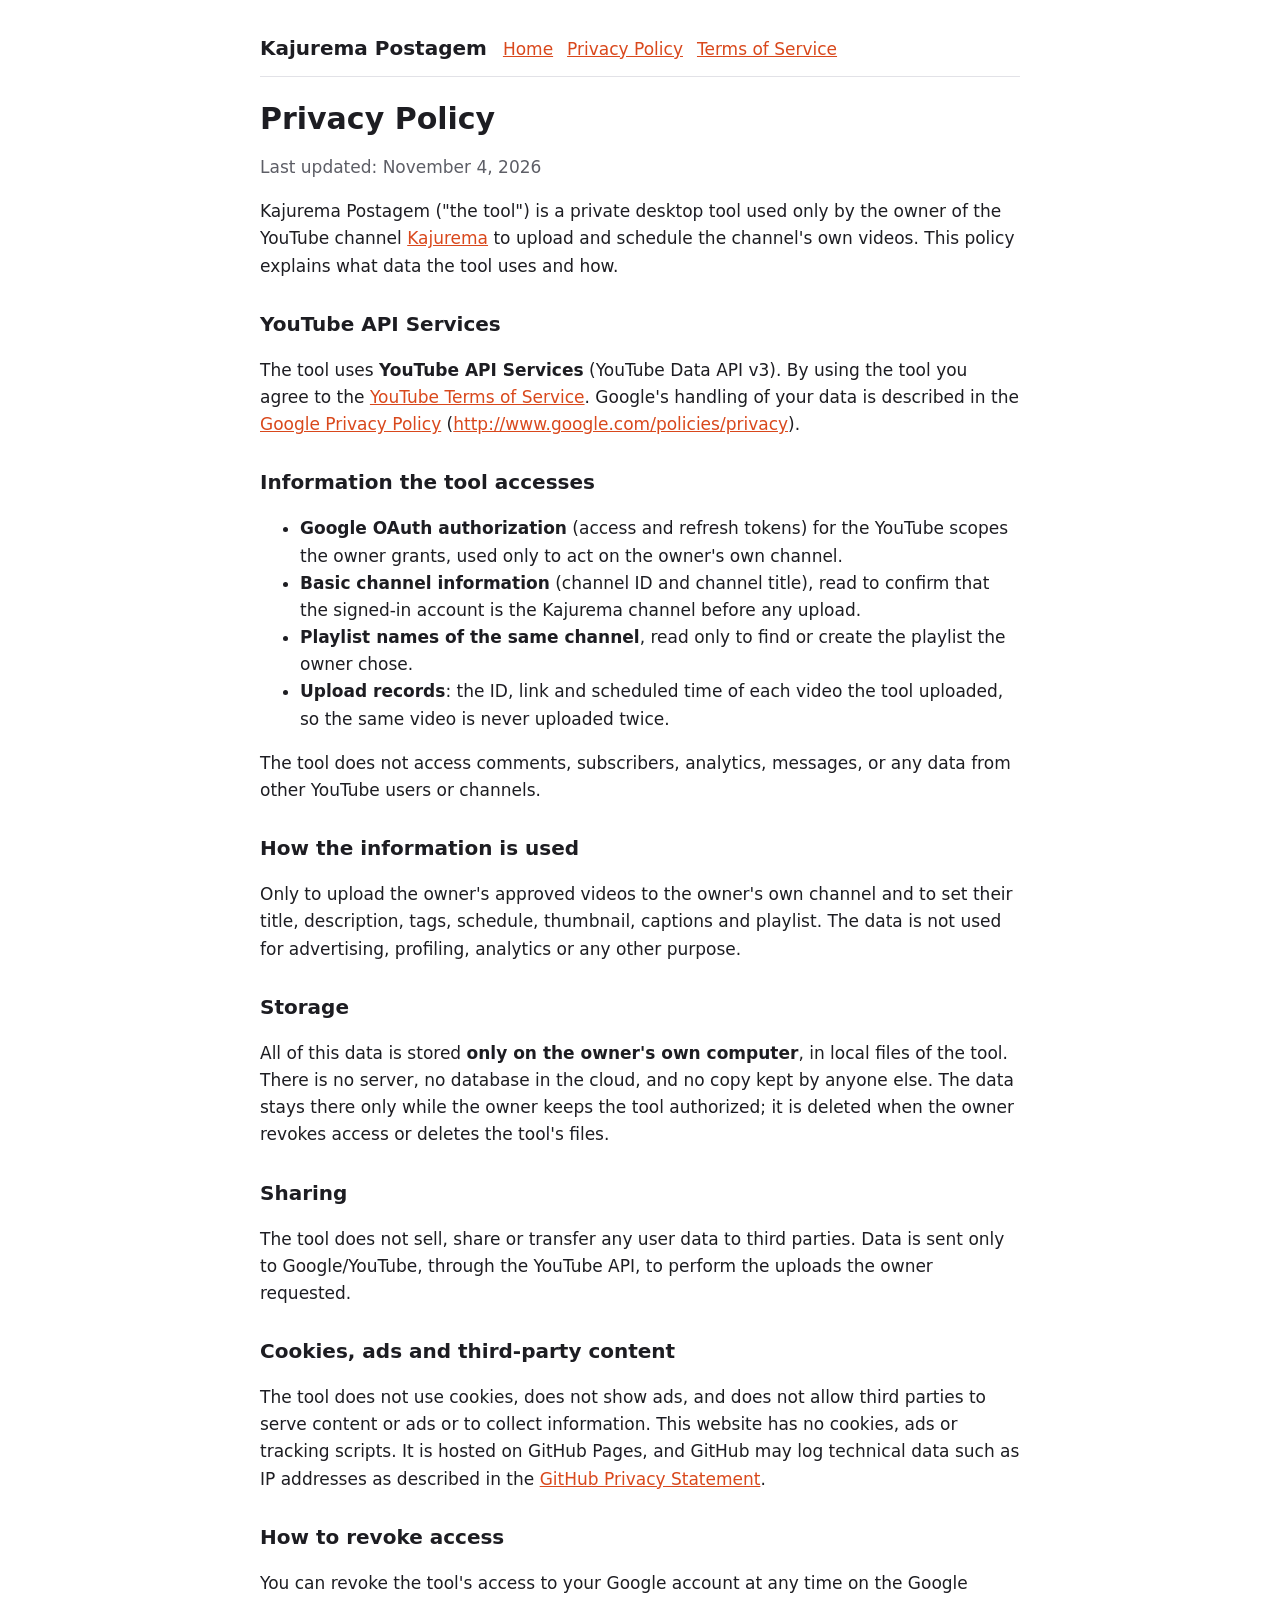
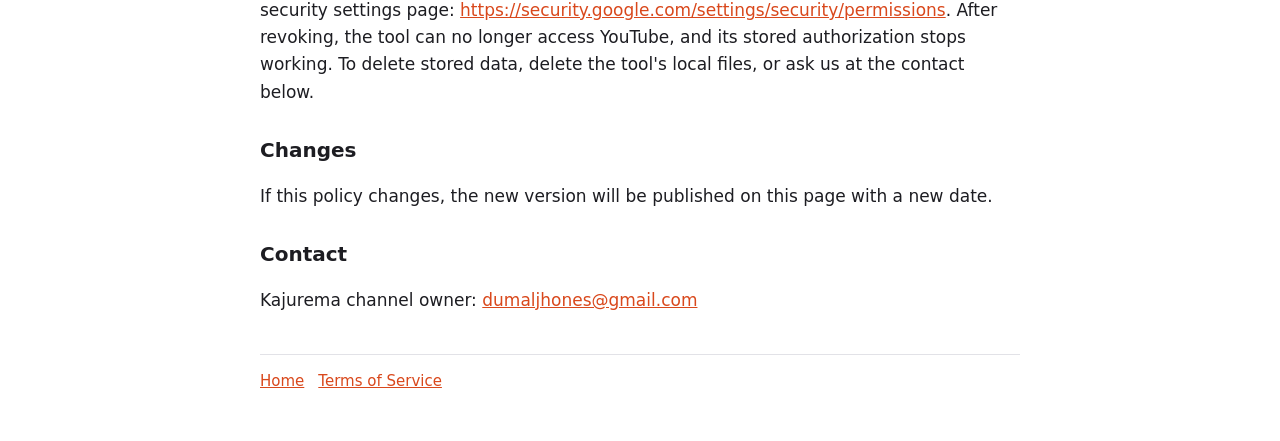
==== privacy.html @ cb47b5b3 "Página do app Kajurema Postagem: início, política de privacidade e termos Co-Authored-By: Claude Opu" ====
<!doctype html>
<html lang="en"><head><meta charset="utf-8"><meta name="viewport" content="width=device-width,initial-scale=1">
<title>Privacy Policy · Kajurema Postagem</title>
<link rel="stylesheet" href="estilo.css"></head><body><main>
<header><a class="marca" href="./">Kajurema Postagem</a><nav><a href="./">Home</a><a href="privacy.html">Privacy Policy</a><a href="terms.html">Terms of Service</a></nav></header>

<h1>Privacy Policy</h1>
<p class="sub">Last updated: November 4, 2026</p>

<p>Kajurema Postagem ("the tool") is a private desktop tool used only by the owner of the YouTube channel <a href="https://www.youtube.com/@kajurema">Kajurema</a> to upload and schedule the channel's own videos. This policy explains what data the tool uses and how.</p>

<h2>YouTube API Services</h2>
<p>The tool uses <b>YouTube API Services</b> (YouTube Data API v3). By using the tool you agree to the <a href="https://www.youtube.com/t/terms">YouTube Terms of Service</a>. Google's handling of your data is described in the <a href="https://policies.google.com/privacy">Google Privacy Policy</a> (<a href="http://www.google.com/policies/privacy">http://www.google.com/policies/privacy</a>).</p>

<h2>Information the tool accesses</h2>
<ul>
<li><b>Google OAuth authorization</b> (access and refresh tokens) for the YouTube scopes the owner grants, used only to act on the owner's own channel.</li>
<li><b>Basic channel information</b> (channel ID and channel title), read to confirm that the signed-in account is the Kajurema channel before any upload.</li>
<li><b>Playlist names of the same channel</b>, read only to find or create the playlist the owner chose.</li>
<li><b>Upload records</b>: the ID, link and scheduled time of each video the tool uploaded, so the same video is never uploaded twice.</li>
</ul>
<p>The tool does not access comments, subscribers, analytics, messages, or any data from other YouTube users or channels.</p>

<h2>How the information is used</h2>
<p>Only to upload the owner's approved videos to the owner's own channel and to set their title, description, tags, schedule, thumbnail, captions and playlist. The data is not used for advertising, profiling, analytics or any other purpose.</p>

<h2>Storage</h2>
<p>All of this data is stored <b>only on the owner's own computer</b>, in local files of the tool. There is no server, no database in the cloud, and no copy kept by anyone else. The data stays there only while the owner keeps the tool authorized; it is deleted when the owner revokes access or deletes the tool's files.</p>

<h2>Sharing</h2>
<p>The tool does not sell, share or transfer any user data to third parties. Data is sent only to Google/YouTube, through the YouTube API, to perform the uploads the owner requested.</p>

<h2>Cookies, ads and third-party content</h2>
<p>The tool does not use cookies, does not show ads, and does not allow third parties to serve content or ads or to collect information. This website has no cookies, ads or tracking scripts. It is hosted on GitHub Pages, and GitHub may log technical data such as IP addresses as described in the <a href="https://docs.github.com/en/site-policy/privacy-policies/github-general-privacy-statement">GitHub Privacy Statement</a>.</p>

<h2>How to revoke access</h2>
<p>You can revoke the tool's access to your Google account at any time on the Google security settings page: <a href="https://security.google.com/settings/security/permissions">https://security.google.com/settings/security/permissions</a>. After revoking, the tool can no longer access YouTube, and its stored authorization stops working. To delete stored data, delete the tool's local files, or ask us at the contact below.</p>

<h2>Changes</h2>
<p>If this policy changes, the new version will be published on this page with a new date.</p>

<h2>Contact</h2>
<p>Kajurema channel owner: <a href="mailto:dumaljhones@gmail.com">dumaljhones@gmail.com</a></p>

<footer><a href="./">Home</a><a href="terms.html">Terms of Service</a></footer>
</main></body></html>
---- estilo.css ----
:root{--bg:#ffffff;--txt:#1d1d22;--sub:#5d5e66;--acc:#d9481c;--card:#f5f5f7;--borda:#e2e2e7}
@media (prefers-color-scheme:dark){:root{--bg:#141418;--txt:#ececf1;--sub:#a3a4ad;--acc:#ff7a4d;--card:#1e1f25;--borda:#33343c}}
body{margin:0;background:var(--bg);color:var(--txt);font:17px/1.6 system-ui,-apple-system,"Segoe UI",sans-serif}
main{max-width:760px;margin:0 auto;padding:32px 16px 48px}
header{display:flex;gap:16px;align-items:baseline;flex-wrap:wrap;border-bottom:1px solid var(--borda);padding-bottom:12px;margin-bottom:24px}
header a.marca{font-weight:800;font-size:20px;color:var(--txt);text-decoration:none}
nav a{margin-right:14px}
a{color:var(--acc)}
h1{font-size:30px;line-height:1.2;margin:0 0 8px}
h2{font-size:20px;margin:28px 0 6px}
.sub{color:var(--sub)}
.box{background:var(--card);border:1px solid var(--borda);border-radius:12px;padding:16px 18px;margin:18px 0}
footer{border-top:1px solid var(--borda);margin-top:40px;padding-top:14px;color:var(--sub);font-size:15px}
footer a{margin-right:14px}
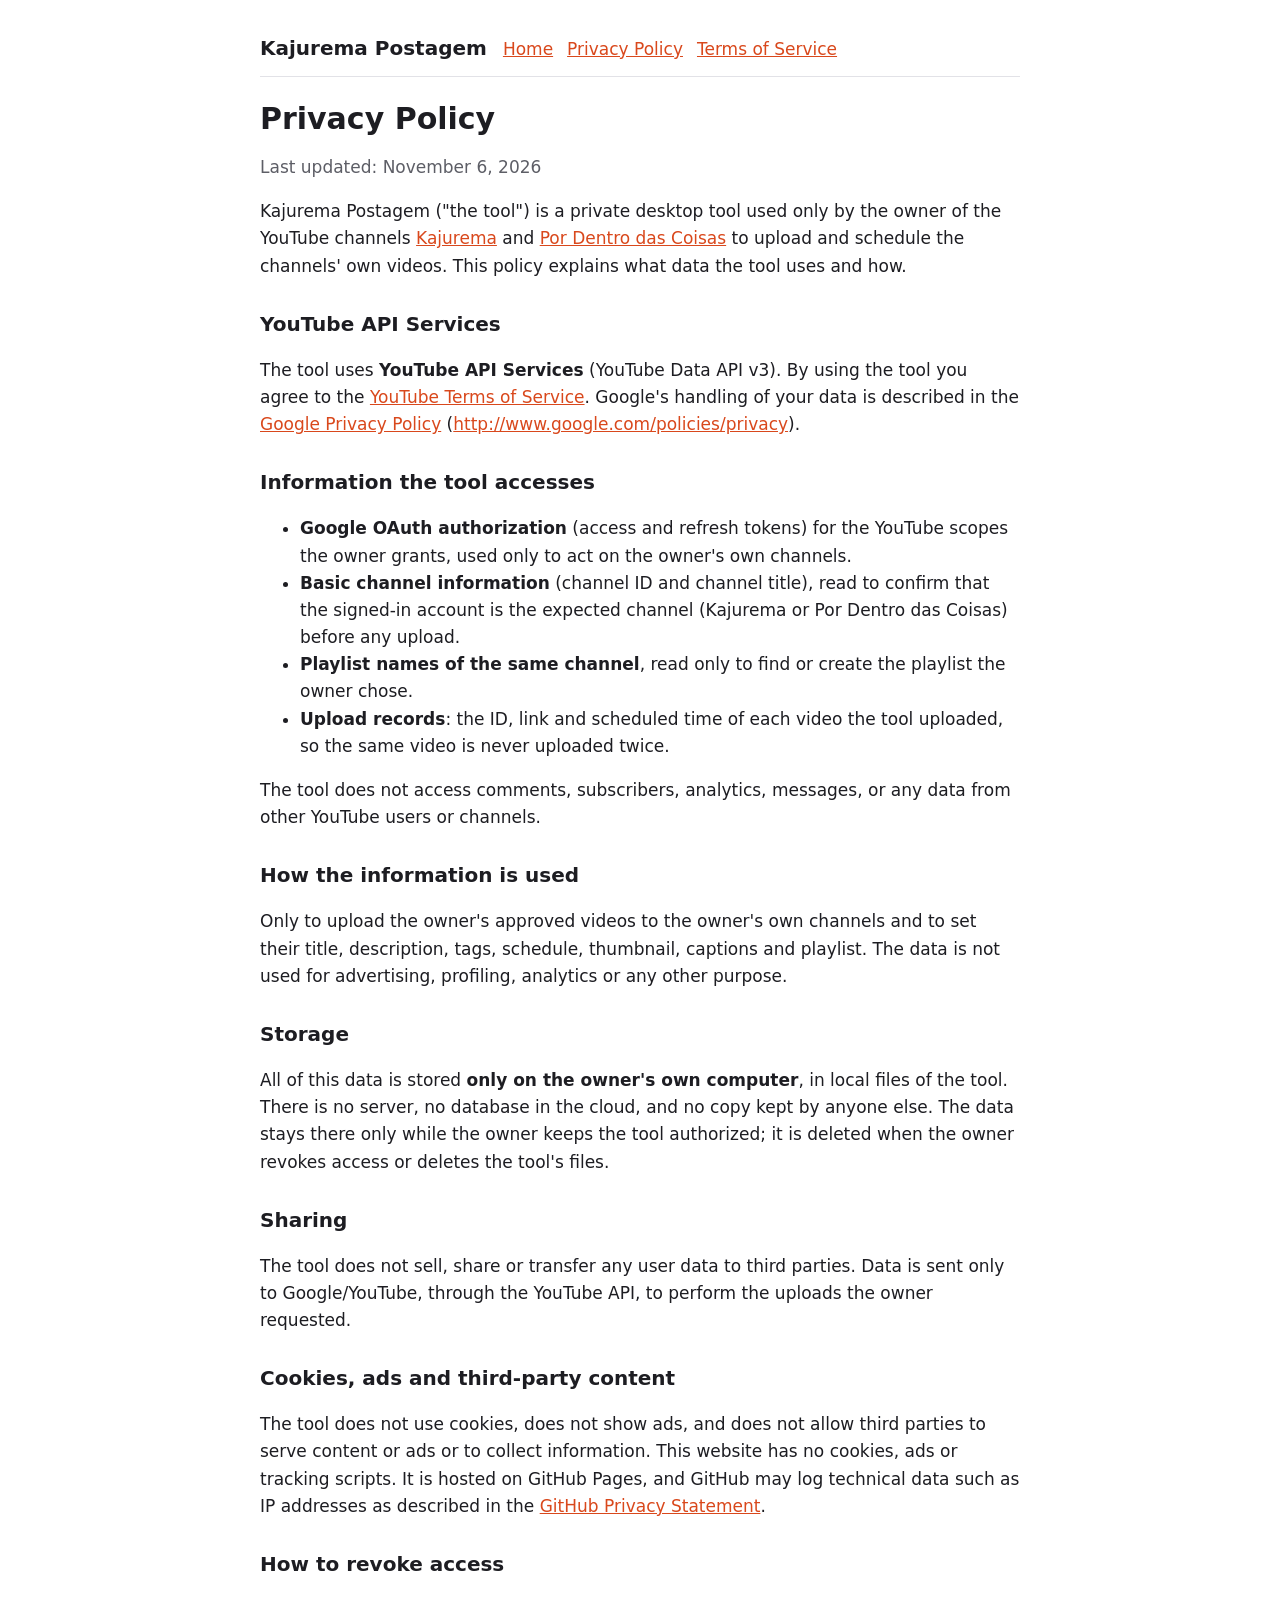
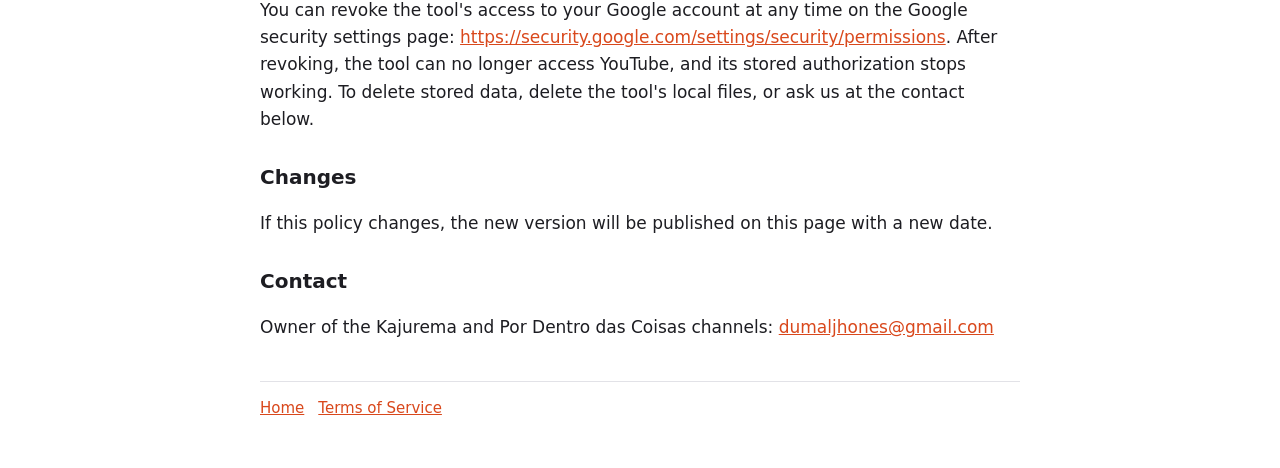
==== commit fb178941: "Página do app cita os dois canais do dono: Kajurema e Por Dentro das Coisas Também tira do repositór" ====
--- a/privacy.html
+++ b/privacy.html
@@ -5,24 +5,24 @@
 <header><a class="marca" href="./">Kajurema Postagem</a><nav><a href="./">Home</a><a href="privacy.html">Privacy Policy</a><a href="terms.html">Terms of Service</a></nav></header>
 
 <h1>Privacy Policy</h1>
-<p class="sub">Last updated: November 4, 2026</p>
+<p class="sub">Last updated: November 6, 2026</p>
 
-<p>Kajurema Postagem ("the tool") is a private desktop tool used only by the owner of the YouTube channel <a href="https://www.youtube.com/@kajurema">Kajurema</a> to upload and schedule the channel's own videos. This policy explains what data the tool uses and how.</p>
+<p>Kajurema Postagem ("the tool") is a private desktop tool used only by the owner of the YouTube channels <a href="https://www.youtube.com/@kajurema">Kajurema</a> and <a href="https://www.youtube.com/@pordentrodascoisasDDD">Por Dentro das Coisas</a> to upload and schedule the channels' own videos. This policy explains what data the tool uses and how.</p>
 
 <h2>YouTube API Services</h2>
 <p>The tool uses <b>YouTube API Services</b> (YouTube Data API v3). By using the tool you agree to the <a href="https://www.youtube.com/t/terms">YouTube Terms of Service</a>. Google's handling of your data is described in the <a href="https://policies.google.com/privacy">Google Privacy Policy</a> (<a href="http://www.google.com/policies/privacy">http://www.google.com/policies/privacy</a>).</p>
 
 <h2>Information the tool accesses</h2>
 <ul>
-<li><b>Google OAuth authorization</b> (access and refresh tokens) for the YouTube scopes the owner grants, used only to act on the owner's own channel.</li>
-<li><b>Basic channel information</b> (channel ID and channel title), read to confirm that the signed-in account is the Kajurema channel before any upload.</li>
+<li><b>Google OAuth authorization</b> (access and refresh tokens) for the YouTube scopes the owner grants, used only to act on the owner's own channels.</li>
+<li><b>Basic channel information</b> (channel ID and channel title), read to confirm that the signed-in account is the expected channel (Kajurema or Por Dentro das Coisas) before any upload.</li>
 <li><b>Playlist names of the same channel</b>, read only to find or create the playlist the owner chose.</li>
 <li><b>Upload records</b>: the ID, link and scheduled time of each video the tool uploaded, so the same video is never uploaded twice.</li>
 </ul>
 <p>The tool does not access comments, subscribers, analytics, messages, or any data from other YouTube users or channels.</p>
 
 <h2>How the information is used</h2>
-<p>Only to upload the owner's approved videos to the owner's own channel and to set their title, description, tags, schedule, thumbnail, captions and playlist. The data is not used for advertising, profiling, analytics or any other purpose.</p>
+<p>Only to upload the owner's approved videos to the owner's own channels and to set their title, description, tags, schedule, thumbnail, captions and playlist. The data is not used for advertising, profiling, analytics or any other purpose.</p>
 
 <h2>Storage</h2>
 <p>All of this data is stored <b>only on the owner's own computer</b>, in local files of the tool. There is no server, no database in the cloud, and no copy kept by anyone else. The data stays there only while the owner keeps the tool authorized; it is deleted when the owner revokes access or deletes the tool's files.</p>
@@ -40,7 +40,7 @@
 <p>If this policy changes, the new version will be published on this page with a new date.</p>
 
 <h2>Contact</h2>
-<p>Kajurema channel owner: <a href="mailto:dumaljhones@gmail.com">dumaljhones@gmail.com</a></p>
+<p>Owner of the Kajurema and Por Dentro das Coisas channels: <a href="mailto:dumaljhones@gmail.com">dumaljhones@gmail.com</a></p>
 
 <footer><a href="./">Home</a><a href="terms.html">Terms of Service</a></footer>
 </main></body></html>
--- a/estilo.css
+++ b/estilo.css
@@ -12,3 +12,5 @@
 .box{background:var(--card);border:1px solid var(--borda);border-radius:12px;padding:16px 18px;margin:18px 0}
 footer{border-top:1px solid var(--borda);margin-top:40px;padding-top:14px;color:var(--sub);font-size:15px}
 footer a{margin-right:14px}
+.yt{display:inline-block;margin-bottom:6px}.yt img{display:block;height:110px;width:auto;margin:-18px 0 -14px -30px}
+.box p{margin:0}
